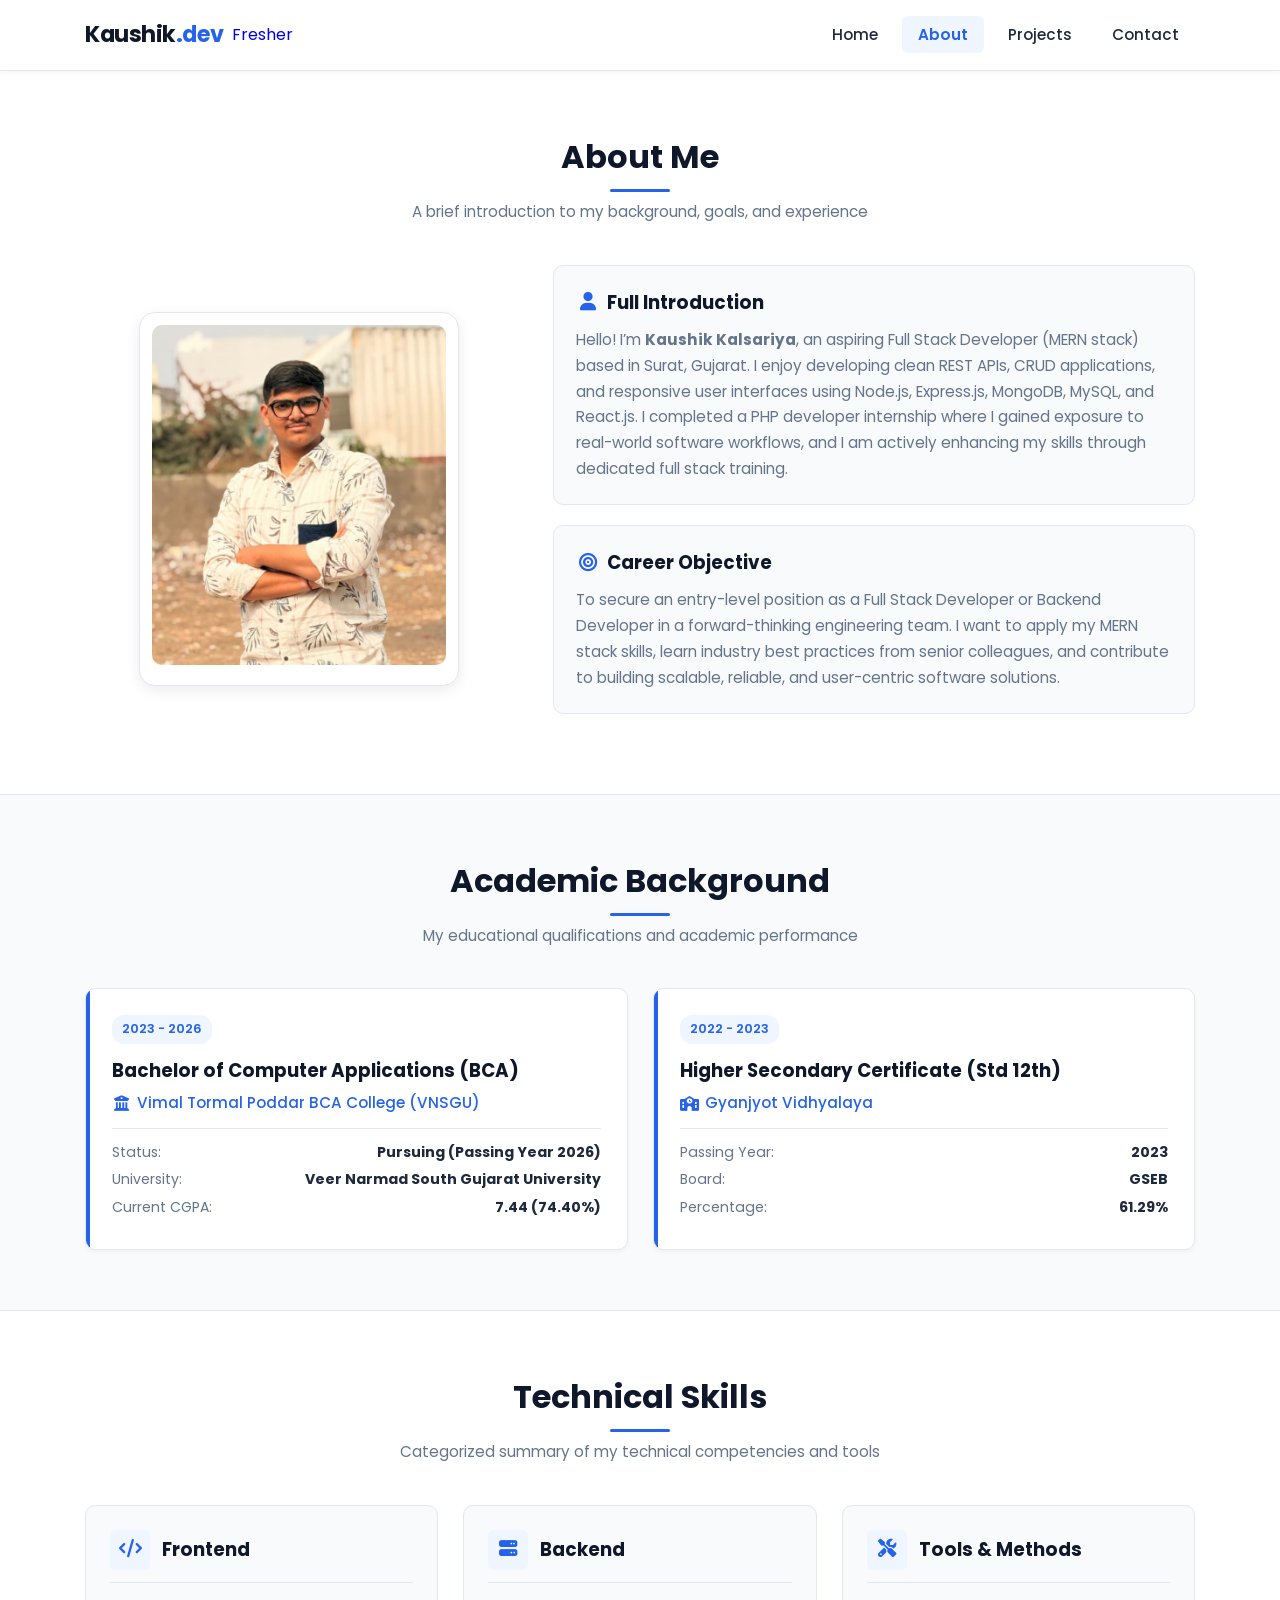
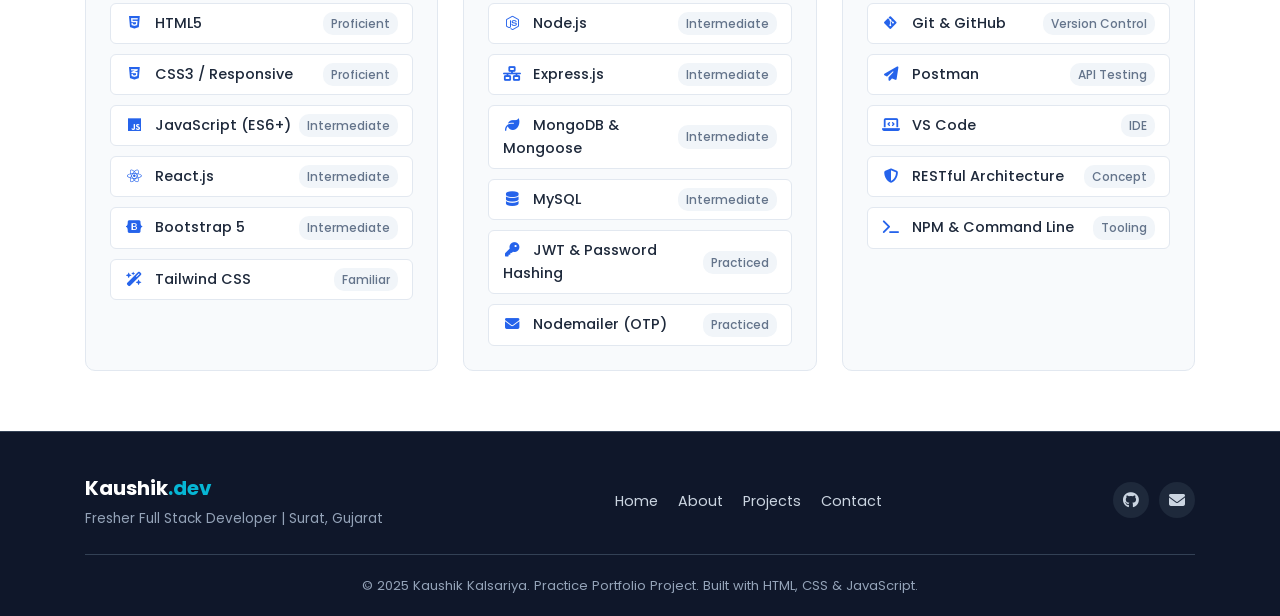
==== about.html @ 59c48f08 "first commit" ====
<!DOCTYPE html>
<html lang="en">
  <head>
    <meta charset="UTF-8" />
    <meta name="viewport" content="width=device-width, initial-scale=1.0" />
    <meta name="description" content="Learn more about Kaushik Kalsariya - Education, Background, and Technical Skills." />
    <title>About Me | Kaushik Kalsariya</title>
    <!-- Google Fonts -->
    <link rel="preconnect" href="https://fonts.googleapis.com" />
    <link rel="preconnect" href="https://fonts.gstatic.com" crossorigin />
    <link href="https://fonts.googleapis.com/css2?family=Poppins:wght@300;400;500;600;700&display=swap" rel="stylesheet" />
    <!-- Font Awesome Icons -->
    <link rel="stylesheet" href="https://cdnjs.cloudflare.com/ajax/libs/font-awesome/6.5.2/css/all.min.css" />
    <link rel="stylesheet" href="./css/all.min.css" />
    <!-- Project Stylesheets -->
    <link rel="stylesheet" href="./css/style.css" />
    <link rel="stylesheet" href="./css/responsive.css" />
  </head>
  <body>
    <!-- Navigation Bar -->
    <header>
      <nav class="navbar" id="navbar">
        <div class="container nav-container">
          <div class="logo">
            <a href="./index.html">
              <h3>Kaushik<span>.dev</span></h3>
              <span class="logo-badge">Fresher</span>
            </a>
          </div>

          <!-- Mobile Hamburger Toggle Button -->
          <button class="nav-toggle" id="navToggle" aria-label="Toggle Navigation">
            <i class="fa-solid fa-bars"></i>
          </button>

          <!-- Navigation Links -->
          <div class="nav-links" id="navLinks">
            <ul>
              <li><a href="./index.html">Home</a></li>
              <li><a href="./about.html" class="active">About</a></li>
              <li><a href="./projects.html">Projects</a></li>
              <li><a href="./contact.html">Contact</a></li>
            </ul>
          </div>
        </div>
      </nav>
    </header>

    <main>
      <!-- About Hero Section -->
      <section class="about-hero section-padding">
        <div class="container">
          <div class="section-title">
            <h2>About Me</h2>
            <p>A brief introduction to my background, goals, and experience</p>
          </div>

          <div class="about-intro-grid">
            <!-- Profile Image Card -->
            <div class="about-image-col">
              <div class="about-profile-card">
                <img src="./images/about.jpeg" alt="Kaushik Kalsariya - Full Stack Developer" />
              </div>
            </div>

            <!-- Description Blocks -->
            <div class="about-text-col">
              <div class="info-block">
                <h4><i class="fa-solid fa-user"></i> Full Introduction</h4>
                <p>
                  Hello! I’m <strong>Kaushik Kalsariya</strong>, an aspiring Full Stack Developer
                  (MERN stack) based in Surat, Gujarat. I enjoy developing clean REST APIs,
                  CRUD applications, and responsive user interfaces using Node.js, Express.js,
                  MongoDB, MySQL, and React.js. I completed a PHP developer internship where I
                  gained exposure to real-world software workflows, and I am actively enhancing
                  my skills through dedicated full stack training.
                </p>
              </div>

              <div class="info-block">
                <h4><i class="fa-solid fa-bullseye"></i> Career Objective</h4>
                <p>
                  To secure an entry-level position as a Full Stack Developer or Backend Developer
                  in a forward-thinking engineering team. I want to apply my MERN stack skills,
                  learn industry best practices from senior colleagues, and contribute to building
                  scalable, reliable, and user-centric software solutions.
                </p>
              </div>
            </div>
          </div>
        </div>
      </section>

      <!-- Education Section -->
      <section class="education-section section-padding">
        <div class="container">
          <div class="section-title">
            <h2>Academic Background</h2>
            <p>My educational qualifications and academic performance</p>
          </div>

          <div class="timeline-grid">
            <!-- College Degree -->
            <div class="edu-card">
              <div class="edu-header">
                <span class="edu-badge">2023 - 2026</span>
              </div>
              <h4>Bachelor of Computer Applications (BCA)</h4>
              <div class="edu-institution">
                <i class="fa-solid fa-building-columns"></i> Vimal Tormal Poddar BCA College (VNSGU)
              </div>
              <ul class="edu-meta">
                <li><span>Status:</span> <strong>Pursuing (Passing Year 2026)</strong></li>
                <li><span>University:</span> <strong>Veer Narmad South Gujarat University</strong></li>
                <li><span>Current CGPA:</span> <strong>7.44 (74.40%)</strong></li>
              </ul>
            </div>

            <!-- Higher Secondary -->
            <div class="edu-card">
              <div class="edu-header">
                <span class="edu-badge">2022 - 2023</span>
              </div>
              <h4>Higher Secondary Certificate (Std 12th)</h4>
              <div class="edu-institution">
                <i class="fa-solid fa-school"></i> Gyanjyot Vidhyalaya
              </div>
              <ul class="edu-meta">
                <li><span>Passing Year:</span> <strong>2023</strong></li>
                <li><span>Board:</span> <strong>GSEB</strong></li>
                <li><span>Percentage:</span> <strong>61.29%</strong></li>
              </ul>
            </div>
          </div>
        </div>
      </section>

      <!-- Technical Skills Section -->
      <section class="skills-detailed-section section-padding">
        <div class="container">
          <div class="section-title">
            <h2>Technical Skills</h2>
            <p>Categorized summary of my technical competencies and tools</p>
          </div>

          <div class="skills-category-grid">
            <!-- Frontend Card -->
            <div class="skill-category-card">
              <div class="category-header">
                <div class="category-icon">
                  <i class="fa-solid fa-code"></i>
                </div>
                <h3>Frontend</h3>
              </div>
              <div class="skill-item-list">
                <div class="skill-item">
                  <span><i class="fa-brands fa-html5"></i> HTML5</span>
                  <span class="skill-level">Proficient</span>
                </div>
                <div class="skill-item">
                  <span><i class="fa-brands fa-css3-alt"></i> CSS3 / Responsive</span>
                  <span class="skill-level">Proficient</span>
                </div>
                <div class="skill-item">
                  <span><i class="fa-brands fa-js"></i> JavaScript (ES6+)</span>
                  <span class="skill-level">Intermediate</span>
                </div>
                <div class="skill-item">
                  <span><i class="fa-brands fa-react"></i> React.js</span>
                  <span class="skill-level">Intermediate</span>
                </div>
                <div class="skill-item">
                  <span><i class="fa-brands fa-bootstrap"></i> Bootstrap 5</span>
                  <span class="skill-level">Intermediate</span>
                </div>
                <div class="skill-item">
                  <span><i class="fa-solid fa-wand-magic-sparkles"></i> Tailwind CSS</span>
                  <span class="skill-level">Familiar</span>
                </div>
              </div>
            </div>

            <!-- Backend Card -->
            <div class="skill-category-card">
              <div class="category-header">
                <div class="category-icon">
                  <i class="fa-solid fa-server"></i>
                </div>
                <h3>Backend</h3>
              </div>
              <div class="skill-item-list">
                <div class="skill-item">
                  <span><i class="fa-brands fa-node-js"></i> Node.js</span>
                  <span class="skill-level">Intermediate</span>
                </div>
                <div class="skill-item">
                  <span><i class="fa-solid fa-network-wired"></i> Express.js</span>
                  <span class="skill-level">Intermediate</span>
                </div>
                <div class="skill-item">
                  <span><i class="fa-solid fa-leaf"></i> MongoDB & Mongoose</span>
                  <span class="skill-level">Intermediate</span>
                </div>
                <div class="skill-item">
                  <span><i class="fa-solid fa-database"></i> MySQL</span>
                  <span class="skill-level">Intermediate</span>
                </div>
                <div class="skill-item">
                  <span><i class="fa-solid fa-key"></i> JWT & Password Hashing</span>
                  <span class="skill-level">Practiced</span>
                </div>
                <div class="skill-item">
                  <span><i class="fa-solid fa-envelope"></i> Nodemailer (OTP)</span>
                  <span class="skill-level">Practiced</span>
                </div>
              </div>
            </div>

            <!-- Tools & Workflow Card -->
            <div class="skill-category-card">
              <div class="category-header">
                <div class="category-icon">
                  <i class="fa-solid fa-screwdriver-wrench"></i>
                </div>
                <h3>Tools & Methods</h3>
              </div>
              <div class="skill-item-list">
                <div class="skill-item">
                  <span><i class="fa-brands fa-git-alt"></i> Git & GitHub</span>
                  <span class="skill-level">Version Control</span>
                </div>
                <div class="skill-item">
                  <span><i class="fa-solid fa-paper-plane"></i> Postman</span>
                  <span class="skill-level">API Testing</span>
                </div>
                <div class="skill-item">
                  <span><i class="fa-solid fa-laptop-code"></i> VS Code</span>
                  <span class="skill-level">IDE</span>
                </div>
                <div class="skill-item">
                  <span><i class="fa-solid fa-shield-halved"></i> RESTful Architecture</span>
                  <span class="skill-level">Concept</span>
                </div>
                <div class="skill-item">
                  <span><i class="fa-solid fa-terminal"></i> NPM & Command Line</span>
                  <span class="skill-level">Tooling</span>
                </div>
              </div>
            </div>
          </div>
        </div>
      </section>
    </main>

    <!-- Footer -->
    <footer class="footer">
      <div class="container">
        <div class="footer-content">
          <div class="footer-brand">
            <h4>Kaushik<span>.dev</span></h4>
            <p>Fresher Full Stack Developer | Surat, Gujarat</p>
          </div>
          <div class="footer-links">
            <ul>
              <li><a href="./index.html">Home</a></li>
              <li><a href="./about.html">About</a></li>
              <li><a href="./projects.html">Projects</a></li>
              <li><a href="./contact.html">Contact</a></li>
            </ul>
          </div>
          <div class="footer-socials">
            <a href="https://github.com/kaushik2606" target="_blank" rel="noopener noreferrer" aria-label="GitHub">
              <i class="fa-brands fa-github"></i>
            </a>
            <a href="./contact.html" aria-label="Contact">
              <i class="fa-solid fa-envelope"></i>
            </a>
          </div>
        </div>
        <div class="footer-bottom">
          <p>&copy; 2025 Kaushik Kalsariya. Practice Portfolio Project. Built with HTML, CSS & JavaScript.</p>
        </div>
      </div>
    </footer>

    <!-- Main JavaScript File -->
    <script src="./js/main.js"></script>
  </body>
</html>
---- css/style.css ----
/* ===================================================
   Personal Portfolio Website Stylesheet
   Developer: Kaushik Kalsariya (Full Stack Fresher)
   Technology: HTML5, CSS3, Vanilla JavaScript
   =================================================== */

/* Google Fonts Import */
@import url('https://fonts.googleapis.com/css2?family=Poppins:wght@300;400;500;600;700&display=swap');


/* Universal Reset */
* {
  margin: 0;
  padding: 0;
  box-sizing: border-box;
}

html {
  scroll-behavior: smooth;
}

body {
  font-family: 'Poppins', -apple-system, BlinkMacSystemFont, 'Segoe UI', Roboto, sans-serif;
  background-color: #f8fafc;
  color: #1e293b;
  line-height: 1.6;
  min-height: 100vh;
  display: flex;
  flex-direction: column;
}

/* Reusable Layout Container */
.container {
  width: 90%;
  max-width: 1140px;
  margin: 0 auto;
  padding: 0 15px;
}

/* Common Section Spacing */
.section-padding {
  padding: 60px 0;
}

.section-title {
  text-align: center;
  margin-bottom: 40px;
}

.section-title h2 {
  font-size: 2rem;
  color: #0f172a;
  font-weight: 700;
  position: relative;
  display: inline-block;
  padding-bottom: 10px;
}

.section-title h2::after {
  content: '';
  position: absolute;
  bottom: 0;
  left: 50%;
  transform: translateX(-50%);
  width: 60px;
  height: 3px;
  background-color: #2563eb;
  border-radius: 2px;
}

.section-title p {
  color: #64748b;
  font-size: 0.95rem;
  margin-top: 8px;
}

/* ===================================================
   Navigation Bar
   =================================================== */
.navbar {
  background-color: #ffffff;
  border-bottom: 1px solid #e2e8f0;
  position: sticky;
  top: 0;
  z-index: 1000;
  box-shadow: 0 2px 4px rgba(0, 0, 0, 0.04);
}

.nav-container {
  display: flex;
  justify-content: space-between;
  align-items: center;
  height: 70px;
}

/* Logo */
.logo a {
  text-decoration: none;
  display: flex;
  align-items: center;
  gap: 8px;
}

.logo h3 {
  font-size: 1.4rem;
  font-weight: 700;
  color: #0f172a;
  letter-spacing: -0.5px;
}

.logo h3 span {
  color: #2563eb;
}

/* Desktop Nav Menu */
.nav-links ul {
  display: flex;
  list-style: none;
  align-items: center;
  gap: 8px;
}

.nav-links ul li a {
  text-decoration: none;
  color: #1e293b;
  font-size: 0.95rem;
  font-weight: 500;
  padding: 8px 16px;
  border-radius: 6px;
  transition: all 0.3s ease;
}

.nav-links ul li a:hover {
  color: #2563eb;
  background-color: #f1f5f9;
}

.nav-links ul li a.active {
  color: #2563eb;
  background-color: #eff6ff;
  font-weight: 600;
}

/* Mobile Hamburger Toggle Button */
.nav-toggle {
  display: none;
  background: none;
  border: none;
  font-size: 1.3rem;
  color: #0f172a;
  cursor: pointer;
  padding: 8px;
  border-radius: 6px;
}

.nav-toggle:focus {
  outline: 2px solid #2563eb;
}

/* ===================================================
   Buttons
   =================================================== */
.btn {
  display: inline-flex;
  align-items: center;
  justify-content: center;
  gap: 8px;
  padding: 10px 22px;
  font-size: 0.95rem;
  font-weight: 500;
  border-radius: 6px;
  text-decoration: none;
  cursor: pointer;
  transition: all 0.3s ease;
  border: 1px solid transparent;
}

.btn-primary {
  background-color: #2563eb;
  color: #ffffff;
  box-shadow: 0 4px 10px rgba(37, 99, 235, 0.25);
}

.btn-primary:hover {
  background-color: #1d4ed8;
  transform: translateY(-2px);
  box-shadow: 0 6px 14px rgba(37, 99, 235, 0.35);
}

.btn-outline {
  background-color: transparent;
  color: #2563eb;
  border-color: #2563eb;
}

.btn-outline:hover {
  background-color: #2563eb;
  color: #ffffff;
  transform: translateY(-2px);
}

.btn-sm {
  padding: 6px 14px;
  font-size: 0.85rem;
}

/* ===================================================
   Home Page - Hero Section
   =================================================== */
.hero {
  padding: 70px 0 50px 0;
  background: linear-gradient(180deg, #ffffff 0%, #f8fafc 100%);
  border-bottom: 1px solid #e2e8f0;
}

.hero-wrapper {
  display: flex;
  align-items: center;
  justify-content: space-between;
  gap: 40px;
}

.hero-text {
  flex: 1.2;
}

.hero-badge {
  display: inline-flex;
  align-items: center;
  gap: 6px;
  background-color: #eff6ff;
  color: #2563eb;
  font-size: 0.85rem;
  font-weight: 600;
  padding: 6px 14px;
  border-radius: 20px;
  margin-bottom: 16px;
  border: 1px solid rgba(37, 99, 235, 0.15);
}

.hero-badge .status-dot {
  width: 8px;
  height: 8px;
  background-color: #16a34a;
  border-radius: 50%;
  display: inline-block;
}

.hero-title {
  font-size: 2.6rem;
  font-weight: 700;
  color: #0f172a;
  line-height: 1.2;
  margin-bottom: 10px;
}

.hero-subtitle {
  font-size: 1.25rem;
  font-weight: 600;
  color: #2563eb;
  margin-bottom: 16px;
}

.hero-description {
  font-size: 1rem;
  color: #64748b;
  line-height: 1.7;
  margin-bottom: 25px;
  max-width: 580px;
}

.hero-buttons {
  display: flex;
  flex-wrap: wrap;
  gap: 14px;
  margin-bottom: 30px;
}

/* Social Icon Links */
.social-links {
  display: flex;
  align-items: center;
  gap: 12px;
}

.social-links span {
  font-size: 0.85rem;
  color: #64748b;
  font-weight: 500;
}

.social-links a {
  display: inline-flex;
  align-items: center;
  justify-content: center;
  width: 38px;
  height: 38px;
  border-radius: 50%;
  background-color: #ffffff;
  color: #0f172a;
  border: 1px solid #e2e8f0;
  text-decoration: none;
  transition: all 0.3s ease;
}

.social-links a:hover {
  background-color: #2563eb;
  color: #ffffff;
  border-color: #2563eb;
  transform: translateY(-2px);
}

/* Hero Image Container */
.hero-image-box {
  flex: 0.9;
  display: flex;
  justify-content: center;
  align-items: center;
  position: relative;
}

.image-frame {
  width: 280px;
  height: 280px;
  border-radius: 50%;
  padding: 8px;
  background: linear-gradient(135deg, #2563eb, #06b6d4);
  box-shadow: 0 10px 25px rgba(0, 0, 0, 0.1);
  display: flex;
  align-items: center;
  justify-content: center;
}

.image-frame img {
  width: 100%;
  height: 100%;
  border-radius: 50%;
  object-fit: cover;
  background-color: #ffffff;
}

/* Highlights / Quick Stats Bar */
.highlights-section {
  padding: 40px 0;
}

.highlights-grid {
  display: grid;
  grid-template-columns: repeat(3, 1fr);
  gap: 20px;
}

.highlight-card {
  background-color: #ffffff;
  padding: 22px;
  border-radius: 10px;
  border: 1px solid #e2e8f0;
  box-shadow: 0 2px 4px rgba(0, 0, 0, 0.04);
  display: flex;
  align-items: flex-start;
  gap: 16px;
  transition: all 0.3s ease;
}

.highlight-card:hover {
  transform: translateY(-3px);
  box-shadow: 0 4px 14px rgba(0, 0, 0, 0.08);
  border-color: rgba(37, 99, 235, 0.3);
}

.highlight-icon {
  width: 46px;
  height: 46px;
  border-radius: 6px;
  background-color: #eff6ff;
  color: #2563eb;
  display: flex;
  align-items: center;
  justify-content: center;
  font-size: 1.2rem;
  flex-shrink: 0;
}

.highlight-info h4 {
  font-size: 1.05rem;
  color: #0f172a;
  margin-bottom: 4px;
}

.highlight-info p {
  font-size: 0.85rem;
  color: #64748b;
}

/* Skills Preview Section (Home) */
.skills-preview {
  background-color: #ffffff;
  border-top: 1px solid #e2e8f0;
  border-bottom: 1px solid #e2e8f0;
}

.skill-tags-wrapper {
  display: flex;
  flex-wrap: wrap;
  justify-content: center;
  gap: 14px;
  max-width: 800px;
  margin: 0 auto 30px auto;
}

.skill-tag {
  display: inline-flex;
  align-items: center;
  gap: 8px;
  padding: 10px 20px;
  background-color: #f1f5f9;
  color: #1e293b;
  border: 1px solid #e2e8f0;
  border-radius: 30px;
  font-size: 0.95rem;
  font-weight: 500;
  text-decoration: none;
  transition: all 0.3s ease;
}

.skill-tag i {
  color: #2563eb;
  font-size: 1.1rem;
}

.skill-tag:hover {
  background-color: #2563eb;
  color: #ffffff;
  border-color: #2563eb;
  transform: translateY(-2px);
}

.skill-tag:hover i {
  color: #ffffff;
}

.preview-cta {
  text-align: center;
}

/* ===================================================
   About Page Styles
   =================================================== */
.about-hero {
  background-color: #ffffff;
  border-bottom: 1px solid #e2e8f0;
}

.about-intro-grid {
  display: flex;
  align-items: center;
  gap: 40px;
}

.about-image-col {
  flex: 0.8;
  display: flex;
  justify-content: center;
}

.about-profile-card {
  background-color: #ffffff;
  padding: 12px;
  border-radius: 16px;
  border: 1px solid #e2e8f0;
  box-shadow: 0 4px 14px rgba(0, 0, 0, 0.08);
  max-width: 320px;
  width: 100%;
}

.about-profile-card img {
  width: 100%;
  height: 340px;
  object-fit: cover;
  border-radius: 10px;
}

.about-text-col {
  flex: 1.2;
}

.info-block {
  background-color: #f8fafc;
  padding: 22px;
  border-radius: 10px;
  border: 1px solid #e2e8f0;
  margin-bottom: 20px;
}

.info-block h4 {
  font-size: 1.15rem;
  color: #0f172a;
  margin-bottom: 10px;
  display: flex;
  align-items: center;
  gap: 8px;
}

.info-block h4 i {
  color: #2563eb;
}

.info-block p {
  color: #64748b;
  font-size: 0.95rem;
  line-height: 1.7;
}

/* Education Section */
.education-section {
  background-color: #f8fafc;
}

.timeline-grid {
  display: grid;
  grid-template-columns: repeat(2, 1fr);
  gap: 25px;
}

.edu-card {
  background-color: #ffffff;
  padding: 26px;
  border-radius: 10px;
  border: 1px solid #e2e8f0;
  box-shadow: 0 2px 4px rgba(0, 0, 0, 0.04);
  transition: all 0.3s ease;
  position: relative;
  overflow: hidden;
}

.edu-card::before {
  content: '';
  position: absolute;
  top: 0;
  left: 0;
  width: 4px;
  height: 100%;
  background-color: #2563eb;
}

.edu-card:hover {
  transform: translateY(-3px);
  box-shadow: 0 4px 14px rgba(0, 0, 0, 0.08);
}

.edu-header {
  display: flex;
  justify-content: space-between;
  align-items: flex-start;
  margin-bottom: 12px;
}

.edu-badge {
  background-color: #eff6ff;
  color: #2563eb;
  font-size: 0.8rem;
  font-weight: 600;
  padding: 4px 10px;
  border-radius: 12px;
}

.edu-card h4 {
  font-size: 1.15rem;
  color: #0f172a;
  margin-bottom: 6px;
}

.edu-institution {
  color: #2563eb;
  font-weight: 500;
  font-size: 0.95rem;
  margin-bottom: 12px;
  display: flex;
  align-items: center;
  gap: 6px;
}

.edu-meta {
  list-style: none;
  border-top: 1px solid #e2e8f0;
  padding-top: 12px;
}

.edu-meta li {
  font-size: 0.88rem;
  color: #64748b;
  margin-bottom: 5px;
  display: flex;
  justify-content: space-between;
}

.edu-meta li strong {
  color: #1e293b;
}

/* Skills Detailed Grid (About Page) */
.skills-detailed-section {
  background-color: #ffffff;
  border-top: 1px solid #e2e8f0;
}

.skills-category-grid {
  display: grid;
  grid-template-columns: repeat(3, 1fr);
  gap: 25px;
}

.skill-category-card {
  background-color: #f8fafc;
  border: 1px solid #e2e8f0;
  border-radius: 10px;
  padding: 24px;
  transition: all 0.3s ease;
}

.skill-category-card:hover {
  box-shadow: 0 4px 14px rgba(0, 0, 0, 0.08);
  border-color: rgba(37, 99, 235, 0.3);
  transform: translateY(-3px);
}

.category-header {
  display: flex;
  align-items: center;
  gap: 12px;
  margin-bottom: 20px;
  padding-bottom: 12px;
  border-bottom: 1px solid #e2e8f0;
}

.category-icon {
  width: 40px;
  height: 40px;
  border-radius: 6px;
  background-color: #eff6ff;
  color: #2563eb;
  display: flex;
  align-items: center;
  justify-content: center;
  font-size: 1.15rem;
}

.category-header h3 {
  font-size: 1.15rem;
  color: #0f172a;
}

.skill-item-list {
  display: flex;
  flex-direction: column;
  gap: 10px;
}

.skill-item {
  display: flex;
  align-items: center;
  justify-content: space-between;
  background-color: #ffffff;
  padding: 8px 14px;
  border-radius: 6px;
  border: 1px solid #e2e8f0;
  font-size: 0.9rem;
  color: #1e293b;
  font-weight: 500;
}

.skill-item span i {
  color: #2563eb;
  margin-right: 8px;
}

.skill-level {
  font-size: 0.75rem;
  color: #64748b;
  background-color: #f1f5f9;
  padding: 2px 8px;
  border-radius: 10px;
}

/* ===================================================
   Projects Page Styles
   =================================================== */
.projects-section {
  background-color: #f8fafc;
}

/* Filter Buttons */
.project-filter {
  display: flex;
  justify-content: center;
  gap: 10px;
  margin-bottom: 35px;
  flex-wrap: wrap;
}

.filter-btn {
  background-color: #ffffff;
  color: #64748b;
  border: 1px solid #e2e8f0;
  padding: 8px 18px;
  font-size: 0.9rem;
  font-weight: 500;
  border-radius: 20px;
  cursor: pointer;
  transition: all 0.3s ease;
}

.filter-btn:hover {
  color: #2563eb;
  border-color: #2563eb;
}

.filter-btn.active {
  background-color: #2563eb;
  color: #ffffff;
  border-color: #2563eb;
}

/* Projects Grid */
.projects-grid {
  display: grid;
  grid-template-columns: repeat(auto-fit, minmax(320px, 1fr));
  gap: 28px;
}

.project-card {
  background-color: #ffffff;
  border: 1px solid #e2e8f0;
  border-radius: 10px;
  overflow: hidden;
  box-shadow: 0 2px 4px rgba(0, 0, 0, 0.04);
  display: flex;
  flex-direction: column;
  transition: all 0.3s ease;
}

.project-card:hover {
  transform: translateY(-5px);
  box-shadow: 0 10px 25px rgba(0, 0, 0, 0.1);
  border-color: rgba(37, 99, 235, 0.3);
}

.project-header-bar {
  background-color: #f1f5f9;
  padding: 16px 20px;
  border-bottom: 1px solid #e2e8f0;
  display: flex;
  justify-content: space-between;
  align-items: center;
}

.project-type-badge {
  font-size: 0.75rem;
  font-weight: 600;
  text-transform: uppercase;
  letter-spacing: 0.5px;
  color: #2563eb;
  background-color: #eff6ff;
  padding: 3px 10px;
  border-radius: 12px;
}

.project-body {
  padding: 24px;
  display: flex;
  flex-direction: column;
  flex-grow: 1;
}

.project-body h3 {
  font-size: 1.25rem;
  color: #0f172a;
  margin-bottom: 12px;
}

.project-body p {
  color: #64748b;
  font-size: 0.92rem;
  line-height: 1.6;
  margin-bottom: 18px;
  flex-grow: 1;
}

.project-tech-stack {
  margin-bottom: 20px;
}

.tech-label {
  font-size: 0.8rem;
  font-weight: 600;
  color: #1e293b;
  display: block;
  margin-bottom: 8px;
}

.tech-tags {
  display: flex;
  flex-wrap: wrap;
  gap: 6px;
}

.tech-tag {
  background-color: #f1f5f9;
  color: #0f172a;
  font-size: 0.78rem;
  font-weight: 500;
  padding: 4px 10px;
  border-radius: 6px;
  border: 1px solid #e2e8f0;
}

.project-footer {
  border-top: 1px solid #e2e8f0;
  padding: 16px 24px;
  background-color: #fafbfc;
  display: flex;
  justify-content: space-between;
  align-items: center;
}

.project-link {
  display: inline-flex;
  align-items: center;
  gap: 6px;
  text-decoration: none;
  font-size: 0.9rem;
  font-weight: 600;
  color: #2563eb;
  transition: all 0.3s ease;
}

.project-link:hover {
  color: #1d4ed8;
  text-decoration: underline;
}

/* ===================================================
   Contact Page Styles
   =================================================== */
.contact-section {
  background-color: #f8fafc;
}

.contact-layout {
  display: grid;
  grid-template-columns: 1fr 1.3fr;
  gap: 40px;
  align-items: start;
}

/* Contact Info Column */
.contact-info-card {
  background-color: #ffffff;
  border: 1px solid #e2e8f0;
  border-radius: 10px;
  padding: 30px;
  box-shadow: 0 2px 4px rgba(0, 0, 0, 0.04);
}

.contact-info-card h3 {
  font-size: 1.35rem;
  color: #0f172a;
  margin-bottom: 12px;
}

.contact-info-card p {
  color: #64748b;
  font-size: 0.92rem;
  margin-bottom: 25px;
}

.info-item-list {
  display: flex;
  flex-direction: column;
  gap: 20px;
  margin-bottom: 30px;
}

.contact-item {
  display: flex;
  align-items: flex-start;
  gap: 15px;
}

.contact-icon-box {
  width: 44px;
  height: 44px;
  border-radius: 6px;
  background-color: #eff6ff;
  color: #2563eb;
  display: flex;
  align-items: center;
  justify-content: center;
  font-size: 1.1rem;
  flex-shrink: 0;
}

.contact-item-text h5 {
  font-size: 0.85rem;
  color: #64748b;
  margin-bottom: 3px;
  font-weight: 500;
}

.contact-item-text a,
.contact-item-text p {
  font-size: 0.95rem;
  color: #0f172a;
  text-decoration: none;
  font-weight: 600;
  margin-bottom: 0;
}

.contact-item-text a:hover {
  color: #2563eb;
}

.status-callout {
  background-color: #f1f5f9;
  border: 1px solid #e2e8f0;
  border-radius: 6px;
  padding: 14px;
  display: flex;
  align-items: center;
  gap: 10px;
}

.status-callout i {
  color: #16a34a;
}

.status-callout span {
  font-size: 0.85rem;
  font-weight: 500;
  color: #1e293b;
}

/* Contact Form Column */
.contact-form-card {
  background-color: #ffffff;
  border: 1px solid #e2e8f0;
  border-radius: 10px;
  padding: 32px;
  box-shadow: 0 2px 4px rgba(0, 0, 0, 0.04);
}

.contact-form-card h3 {
  font-size: 1.35rem;
  color: #0f172a;
  margin-bottom: 20px;
}

.form-group {
  margin-bottom: 18px;
}

.form-group label {
  display: block;
  font-size: 0.88rem;
  font-weight: 500;
  color: #1e293b;
  margin-bottom: 6px;
}

.form-group label span {
  color: #ef4444;
}

.form-control {
  width: 100%;
  padding: 12px 14px;
  font-family: inherit;
  font-size: 0.92rem;
  color: #1e293b;
  background-color: #f8fafc;
  border: 1px solid #e2e8f0;
  border-radius: 6px;
  transition: all 0.3s ease;
}

.form-control:focus {
  outline: none;
  border-color: #2563eb;
  background-color: #ffffff;
  box-shadow: 0 0 0 3px rgba(37, 99, 235, 0.12);
}

textarea.form-control {
  resize: vertical;
  min-height: 120px;
}

.form-status {
  margin-top: 15px;
  padding: 12px;
  border-radius: 6px;
  font-size: 0.9rem;
  display: none;
}

.form-status.success {
  display: block;
  background-color: #dcfce7;
  color: #15803d;
  border: 1px solid #bbf7d0;
}

.form-status.error {
  display: block;
  background-color: #fee2e2;
  color: #b91c1c;
  border: 1px solid #fecaca;
}

/* ===================================================
   Footer
   =================================================== */
.footer {
  margin-top: auto;
  background-color: #0f172a;
  color: #ffffff;
  padding: 40px 0 20px 0;
  border-top: 1px solid #334155;
}

.footer-content {
  display: flex;
  justify-content: space-between;
  align-items: center;
  flex-wrap: wrap;
  gap: 20px;
  padding-bottom: 25px;
  border-bottom: 1px solid #334155;
}

.footer-brand h4 {
  font-size: 1.25rem;
  font-weight: 700;
}

.footer-brand h4 span {
  color: #06b6d4;
}

.footer-brand p {
  color: #94a3b8;
  font-size: 0.85rem;
  margin-top: 4px;
}

.footer-links ul {
  display: flex;
  list-style: none;
  gap: 20px;
}

.footer-links ul li a {
  color: #cbd5e1;
  text-decoration: none;
  font-size: 0.9rem;
  transition: all 0.3s ease;
}

.footer-links ul li a:hover {
  color: #ffffff;
}

.footer-socials {
  display: flex;
  gap: 10px;
}

.footer-socials a {
  display: inline-flex;
  align-items: center;
  justify-content: center;
  width: 36px;
  height: 36px;
  border-radius: 50%;
  background-color: #1e293b;
  color: #cbd5e1;
  text-decoration: none;
  transition: all 0.3s ease;
}

.footer-socials a:hover {
  background-color: #2563eb;
  color: #ffffff;
}

.footer-bottom {
  text-align: center;
  padding-top: 20px;
}

.footer-bottom p {
  color: #94a3b8;
  font-size: 0.82rem;
}
---- css/responsive.css ----
/* ===================================================
   Responsive Stylesheet for Mobile & Tablet Devices
   Developer: Kaushik Kalsariya
   =================================================== */

/* ---------------------------------------------------
   1. Tablet & Medium Screens (max-width: 992px)
   --------------------------------------------------- */
@media screen and (max-width: 992px) {
  /* Hero adjustments */
  .hero-wrapper {
    gap: 30px;
  }

  .hero-title {
    font-size: 2.2rem;
  }

  .image-frame {
    width: 240px;
    height: 240px;
  }

  /* Highlights grid: 2 columns on tablet */
  .highlights-grid {
    grid-template-columns: repeat(2, 1fr);
  }

  /* About layout */
  .about-intro-grid {
    gap: 30px;
  }

  /* Skills grid */
  .skills-category-grid {
    grid-template-columns: repeat(2, 1fr);
  }

  /* Contact layout */
  .contact-layout {
    grid-template-columns: 1fr;
    gap: 30px;
  }
}

/* ---------------------------------------------------
   2. Mobile Devices & Small Tablets (max-width: 768px)
   --------------------------------------------------- */
@media screen and (max-width: 768px) {
  /* Navbar Mobile Hamburger Menu */
  .nav-toggle {
    display: block;
  }

  .nav-links {
    position: absolute;
    top: 70px;
    left: 0;
    width: 100%;
    background-color: #ffffff;
    border-bottom: 2px solid #e2e8f0;
    box-shadow: 0 10px 15px -3px rgba(0, 0, 0, 0.1);
    display: none;
    padding: 16px 20px;
  }

  /* When JS toggles 'active' on nav-links */
  .nav-links.active {
    display: block;
  }

  .nav-links ul {
    flex-direction: column;
    align-items: stretch;
    gap: 6px;
  }

  .nav-links ul li {
    width: 100%;
  }

  .nav-links ul li a {
    display: block;
    padding: 10px 16px;
    border-radius: 6px;
  }

  /* Hero Section Mobile */
  .hero {
    padding: 40px 0 35px 0;
  }

  .hero-wrapper {
    flex-direction: column-reverse;
    text-align: center;
    gap: 25px;
  }

  .hero-description {
    margin: 0 auto 25px auto;
  }

  .hero-buttons {
    justify-content: center;
  }

  .social-links {
    justify-content: center;
  }

  .image-frame {
    width: 200px;
    height: 200px;
  }

  /* Highlights 1 column */
  .highlights-grid {
    grid-template-columns: 1fr;
  }

  /* About Page Mobile */
  .about-intro-grid {
    flex-direction: column;
    text-align: center;
    gap: 25px;
  }

  .about-profile-card {
    max-width: 260px;
    margin: 0 auto;
  }

  .about-profile-card img {
    height: 280px;
  }

  .info-block h4 {
    justify-content: center;
  }

  /* Education Timeline */
  .timeline-grid {
    grid-template-columns: 1fr;
  }

  /* Skills Categories */
  .skills-category-grid {
    grid-template-columns: 1fr;
  }

  /* Projects Filter Buttons */
  .project-filter {
    gap: 8px;
  }

  .filter-btn {
    font-size: 0.82rem;
    padding: 6px 14px;
  }

  /* Projects Grid */
  .projects-grid {
    grid-template-columns: 1fr;
  }

  /* Footer Mobile */
  .footer-content {
    flex-direction: column;
    text-align: center;
    gap: 20px;
  }

  .footer-links ul {
    flex-wrap: wrap;
    justify-content: center;
    gap: 15px;
  }

  .footer-socials {
    justify-content: center;
  }
}

/* ---------------------------------------------------
   3. Small Mobile Screens (max-width: 480px)
   --------------------------------------------------- */
@media screen and (max-width: 480px) {
  .section-padding {
    padding: 40px 0;
  }

  .section-title h2 {
    font-size: 1.6rem;
  }

  .hero-title {
    font-size: 1.85rem;
  }

  .hero-subtitle {
    font-size: 1.1rem;
  }

  .hero-buttons {
    flex-direction: column;
    width: 100%;
  }

  .hero-buttons .btn {
    width: 100%;
  }

  .image-frame {
    width: 170px;
    height: 170px;
  }

  .contact-info-card,
  .contact-form-card {
    padding: 20px;
  }

  .edu-card {
    padding: 20px;
  }
}
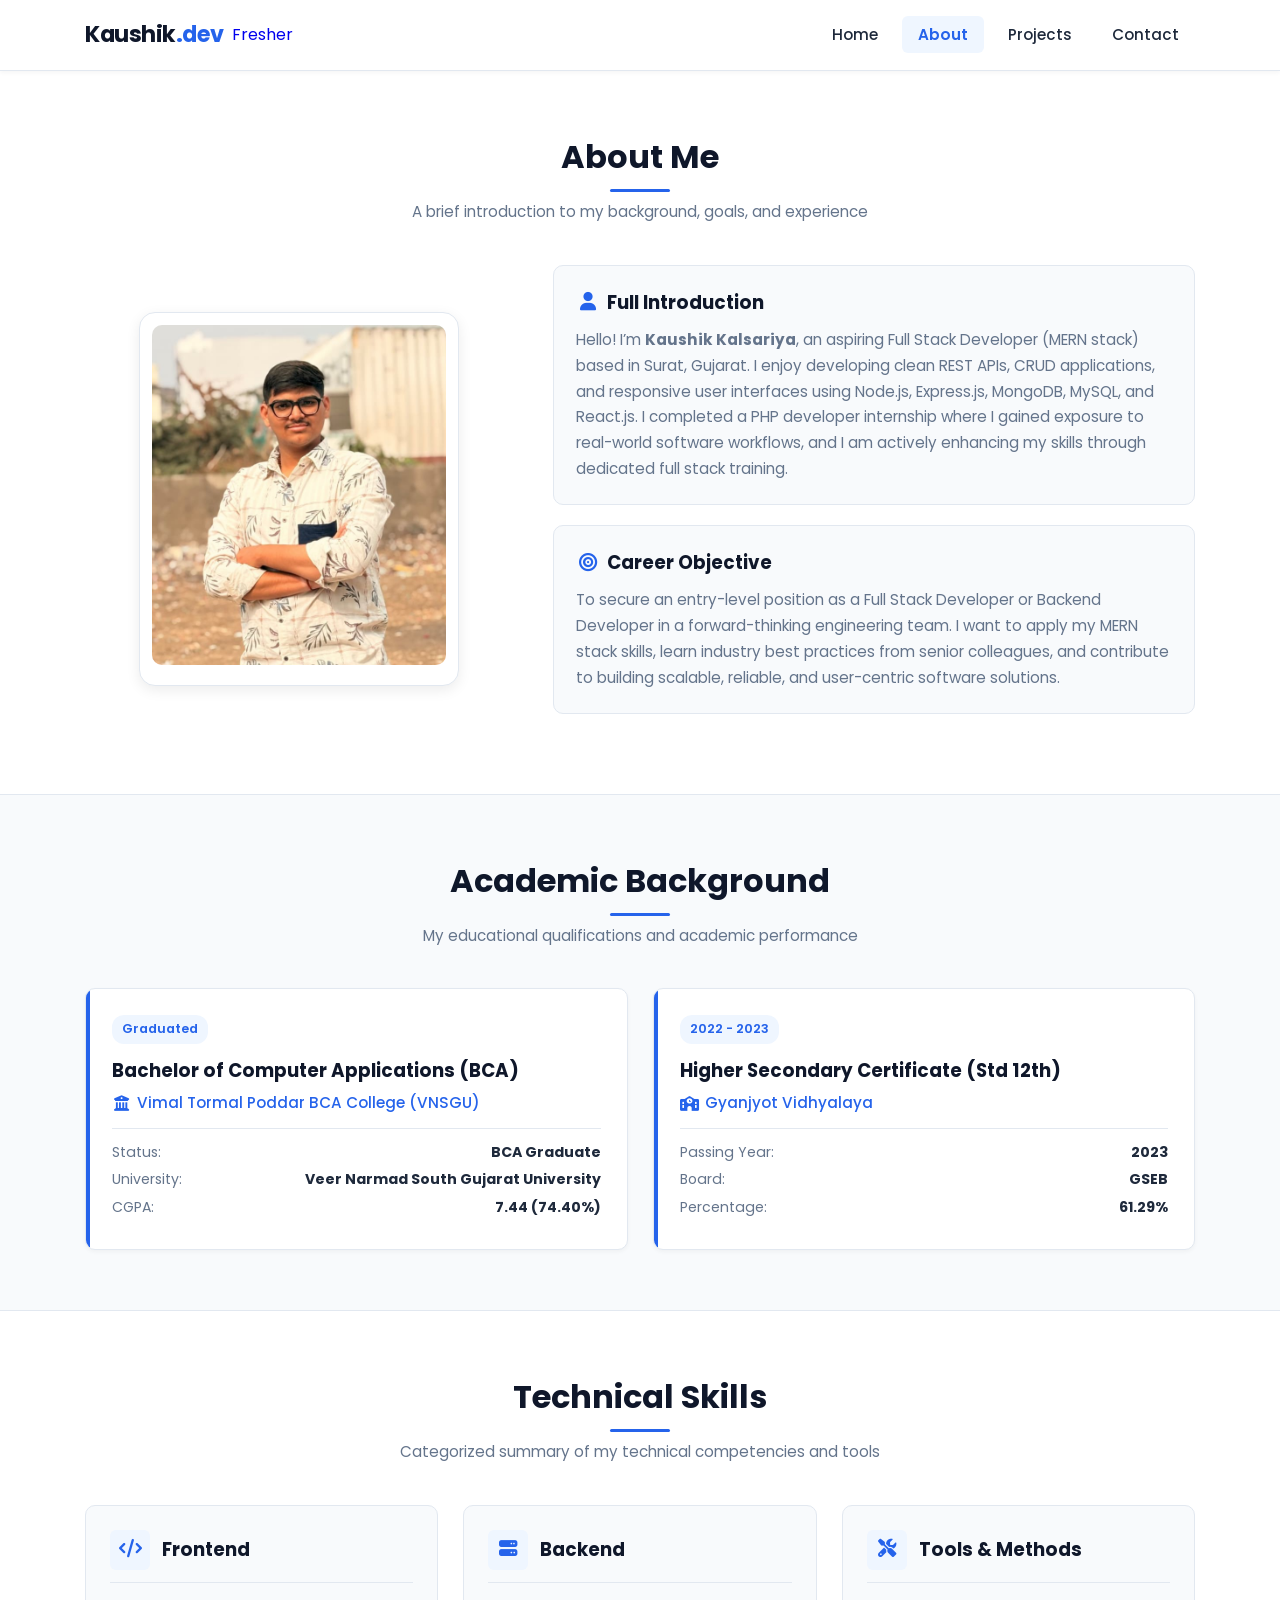
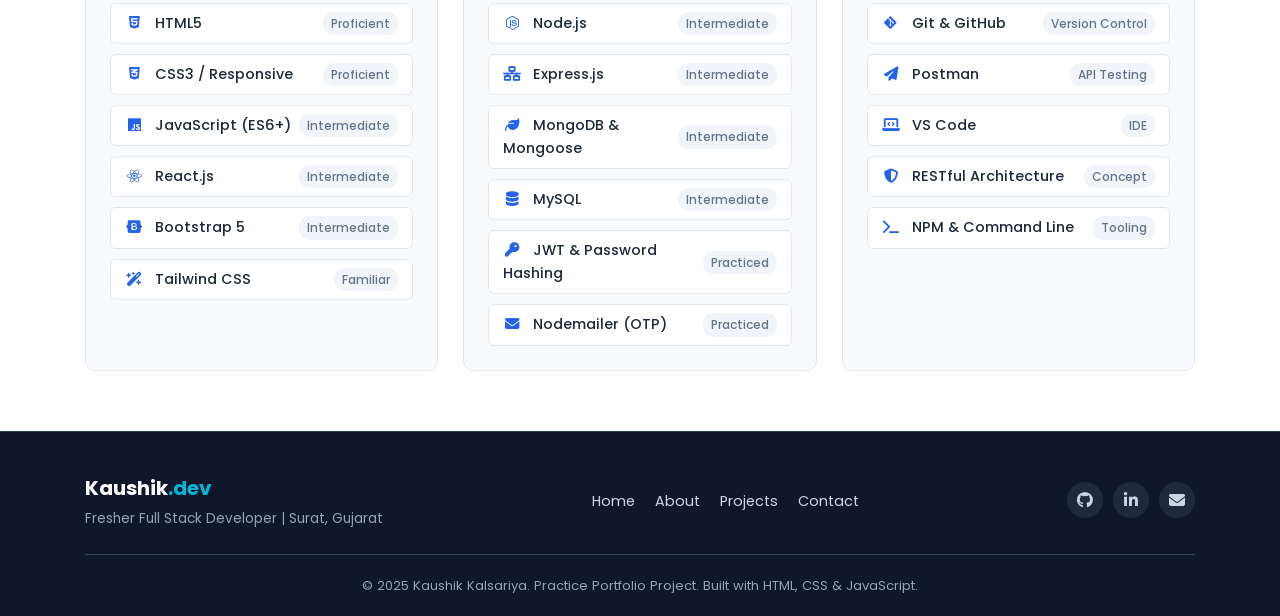
==== commit b942fb67: "update graduation" ====
--- a/about.html
+++ b/about.html
@@ -103,16 +103,16 @@
             <!-- College Degree -->
             <div class="edu-card">
               <div class="edu-header">
-                <span class="edu-badge">2023 - 2026</span>
+                <span class="edu-badge">Graduated</span>
               </div>
               <h4>Bachelor of Computer Applications (BCA)</h4>
               <div class="edu-institution">
                 <i class="fa-solid fa-building-columns"></i> Vimal Tormal Poddar BCA College (VNSGU)
               </div>
               <ul class="edu-meta">
-                <li><span>Status:</span> <strong>Pursuing (Passing Year 2026)</strong></li>
+                <li><span>Status:</span> <strong>BCA Graduate</strong></li>
                 <li><span>University:</span> <strong>Veer Narmad South Gujarat University</strong></li>
-                <li><span>Current CGPA:</span> <strong>7.44 (74.40%)</strong></li>
+                <li><span>CGPA:</span> <strong>7.44 (74.40%)</strong></li>
               </ul>
             </div>
 
@@ -272,6 +272,9 @@
             <a href="https://github.com/kaushik2606" target="_blank" rel="noopener noreferrer" aria-label="GitHub">
               <i class="fa-brands fa-github"></i>
             </a>
+            <a href="https://www.linkedin.com/in/kaushik-kalsariya-252bb42a6/" target="_blank" rel="noopener noreferrer" aria-label="LinkedIn">
+              <i class="fa-brands fa-linkedin-in"></i>
+            </a>
             <a href="./contact.html" aria-label="Contact">
               <i class="fa-solid fa-envelope"></i>
             </a>
